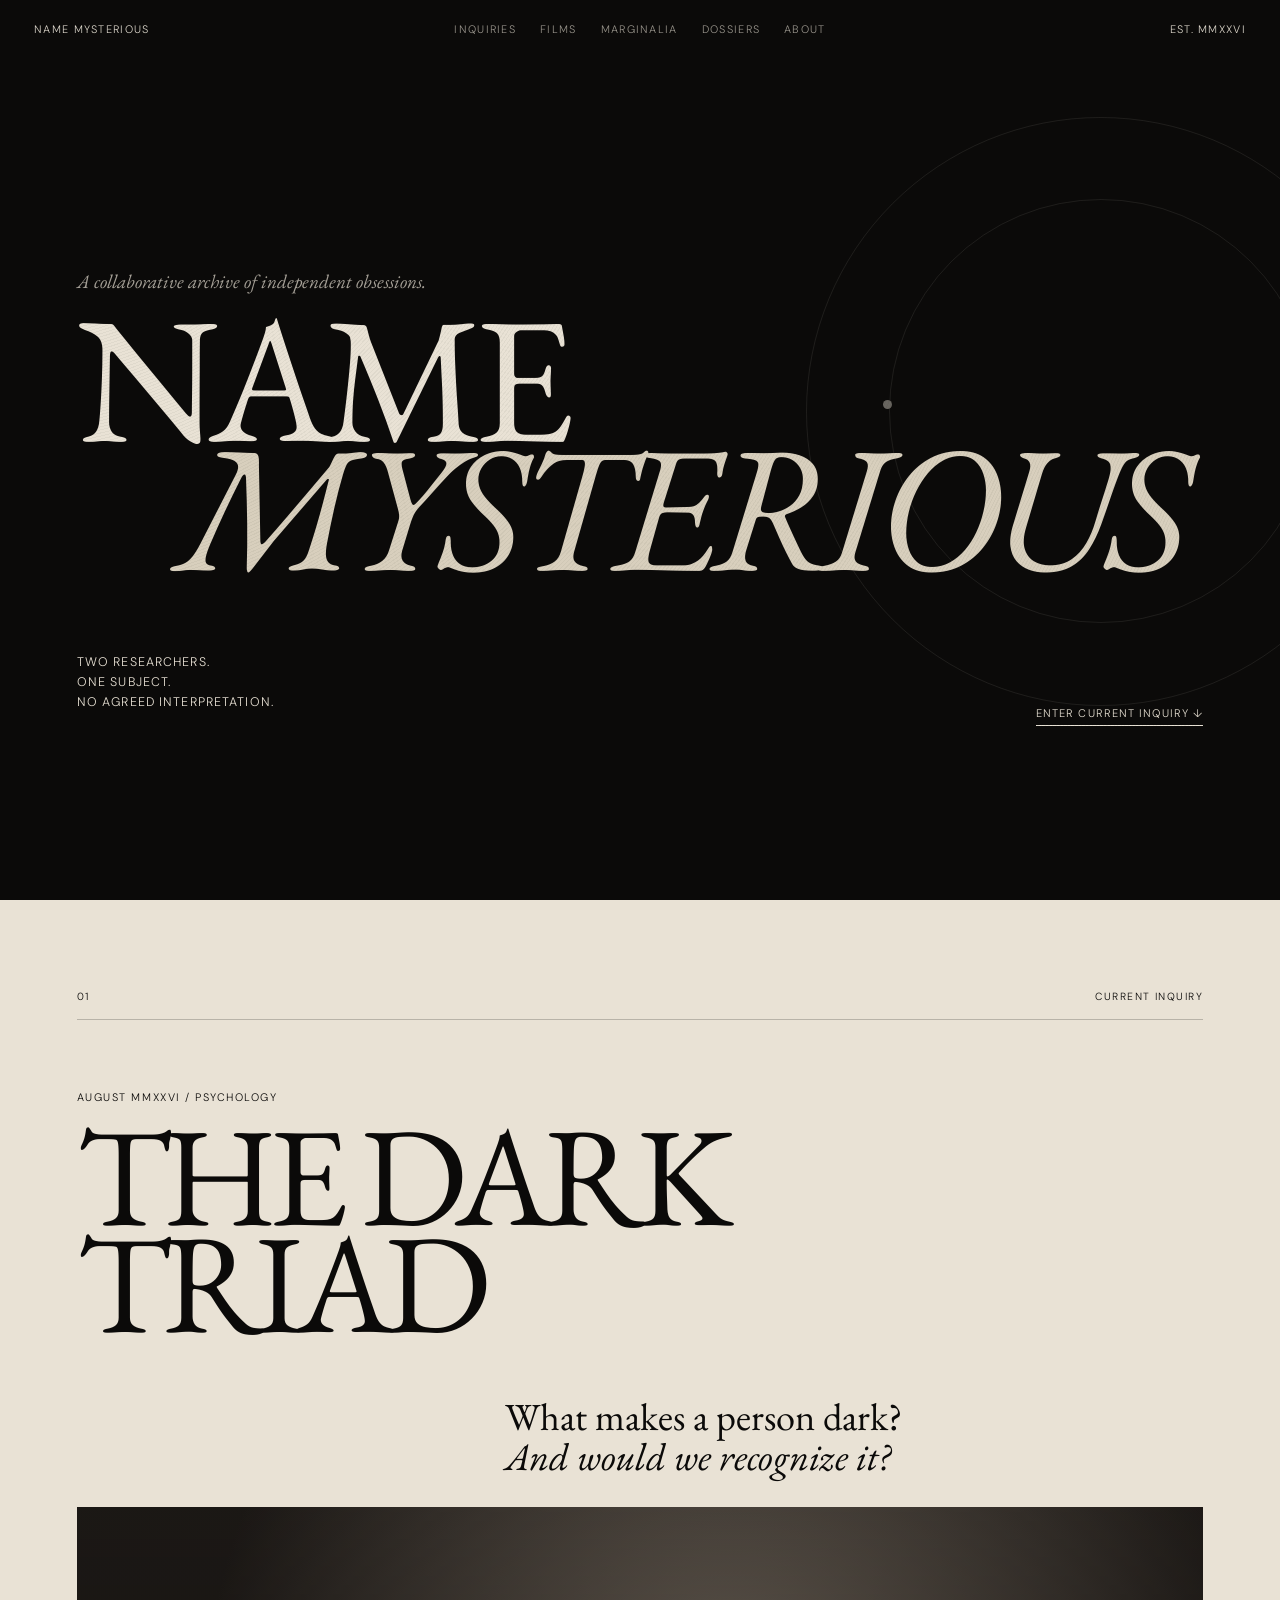
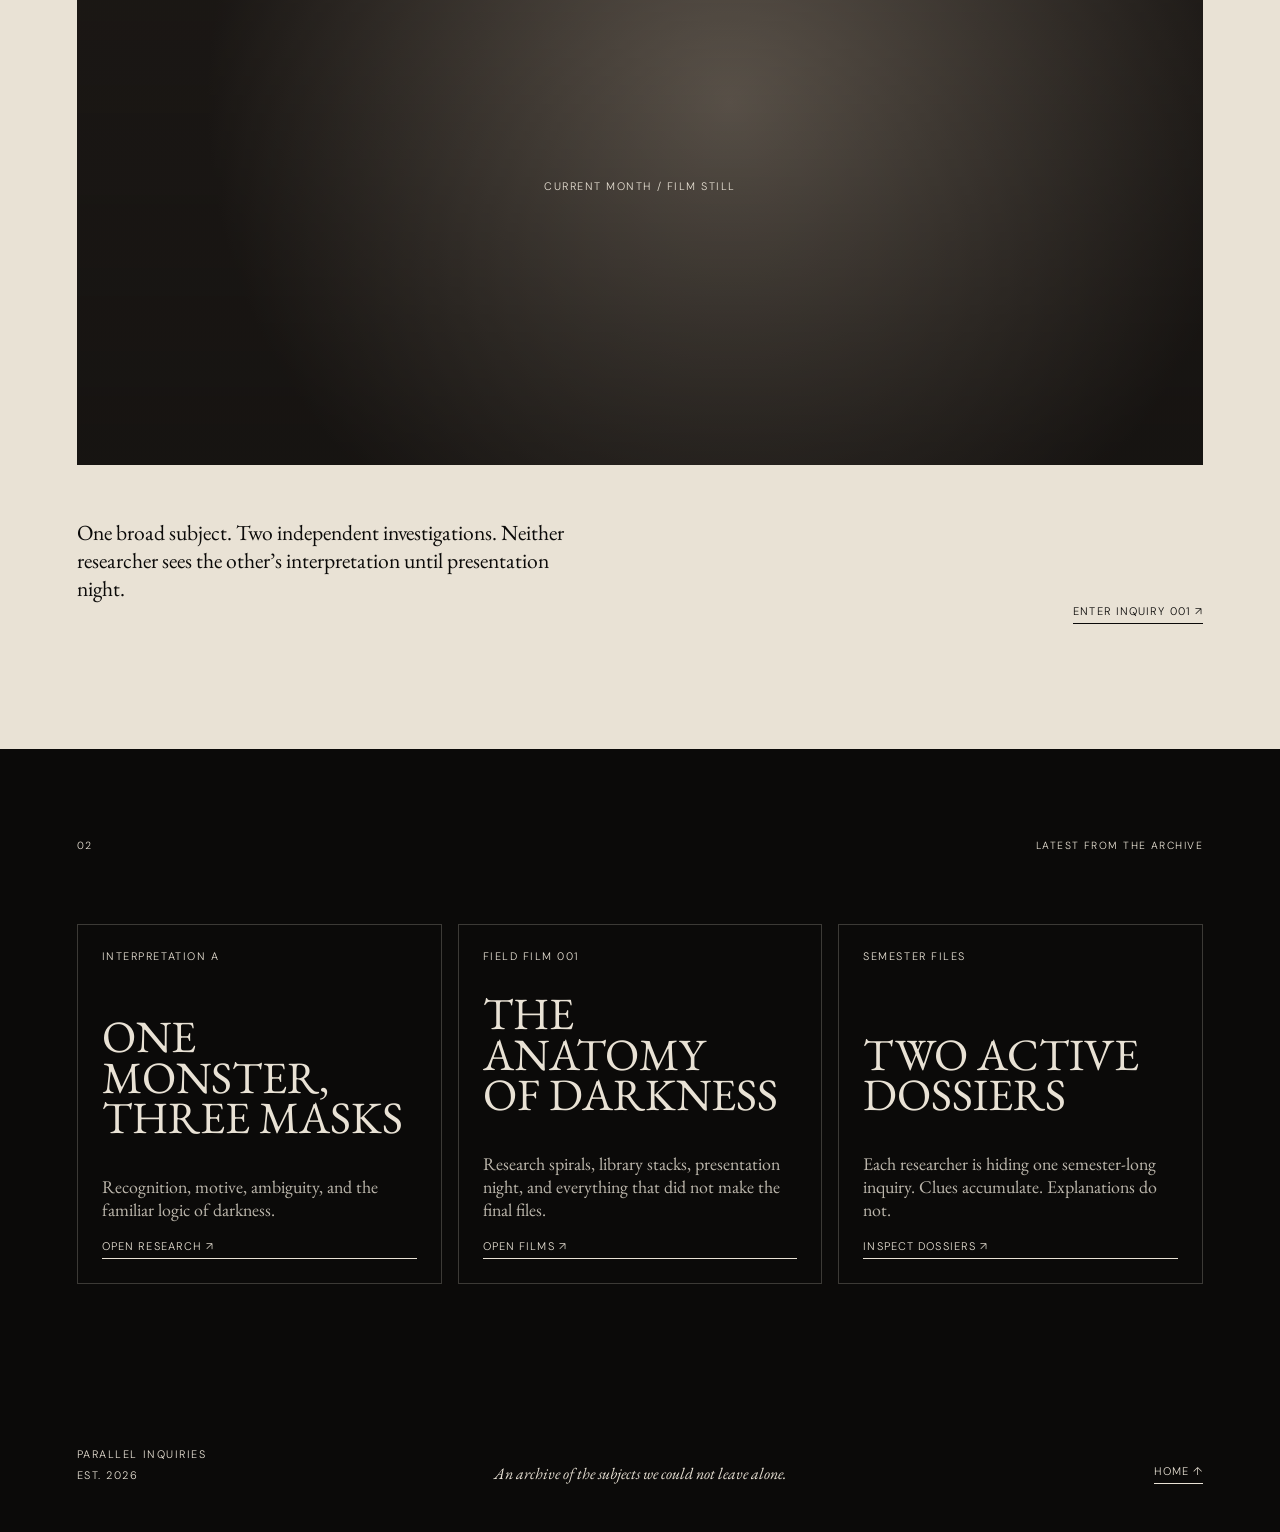
==== index.html @ d5b0621e "Initial Parallel Inquiries website" ====
<!DOCTYPE html>
<html lang="en">
<head>
<meta charset="UTF-8">
<meta name="viewport" content="width=device-width,initial-scale=1.0">
<meta name="description" content="Parallel Inquiries — a collaborative archive of independent research.">
<title>Parallel Inquiries</title>

<link rel="preconnect" href="https://fonts.googleapis.com">
<link rel="preconnect" href="https://fonts.gstatic.com" crossorigin>
<link href="https://fonts.googleapis.com/css2?family=DM+Sans:wght@300;400;500&family=EB+Garamond:ital,wght@0,400;0,500;1,400&display=swap" rel="stylesheet">

<link rel="stylesheet" href="style.css">
</head>
<body>
<div class="grain" aria-hidden="true"></div>

<header class="site-header">
  <a class="wordmark" href="index.html">NAME MYSTERIOUS</a>
  <nav class="nav"><a class="" href="inquiries/index.html">Inquiries</a><a class="" href="films/index.html">Films</a><a class="" href="marginalia/index.html">Marginalia</a><a class="" href="dossiers/index.html">Dossiers</a><a class="" href="about.html">About</a></nav>
  <span class="menu-note">EST. MMXXVI</span>
</header>

<main>
<section class="hero">
  <div class="hero-copy">
    <p class="hero-intro">A collaborative archive of independent obsessions.</p>
    <h1>NAME<em>MYSTERIOUS</em></h1>
    <div class="hero-bottom">
      <p>Two researchers.<br>One subject.<br>No agreed interpretation.</p>
      <a class="linkline" href="inquiries/august-2026.html">Enter current inquiry ↓</a>
    </div>
  </div>
  <div class="orbit-wrap" aria-hidden="true">
    <div class="orbit"></div><div class="orbit inner"></div><div class="orbit-dot"></div>
  </div>
</section>

<section class="current">
  <div class="section-rule"><span>01</span><span>Current Inquiry</span></div>
  <p class="eyebrow" style="margin-top:70px">AUGUST MMXXVI / PSYCHOLOGY</p>
  <h2>THE DARK<br>TRIAD</h2>
  <div class="current-question">
    <div>What makes a person dark?</div>
    <div><em>And would we recognize it?</em></div>
  </div>
  <div class="media-placeholder">CURRENT MONTH / FILM STILL</div>
  <div class="current-meta">
    <p>One broad subject. Two independent investigations. Neither researcher sees the other’s interpretation until presentation night.</p>
    <a class="linkline" href="inquiries/august-2026.html">Enter Inquiry 001 ↗</a>
  </div>
</section>

<section class="home-strip">
  <div class="section-rule"><span>02</span><span>Latest from the archive</span></div>
  <div class="card-grid">
    <a class="editorial-card" href="inquiries/august-2026.html">
      <span class="meta">INTERPRETATION A</span>
      <h3>ONE MONSTER,<br>THREE MASKS</h3>
      <p>Recognition, motive, ambiguity, and the familiar logic of darkness.</p>
      <span class="linkline">Open research ↗</span>
    </a>

    <a class="editorial-card" href="films/index.html">
      <span class="meta">FIELD FILM 001</span>
      <h3>THE ANATOMY<br>OF DARKNESS</h3>
      <p>Research spirals, library stacks, presentation night, and everything that did not make the final files.</p>
      <span class="linkline">Open films ↗</span>
    </a>

    <a class="editorial-card" href="dossiers/index.html">
      <span class="meta">SEMESTER FILES</span>
      <h3>TWO ACTIVE<br>DOSSIERS</h3>
      <p>Each researcher is hiding one semester-long inquiry. Clues accumulate. Explanations do not.</p>
      <span class="linkline">Inspect dossiers ↗</span>
    </a>
  </div>
</section>
</main>

<footer class="footer">
  <div><span class="meta">PARALLEL INQUIRIES</span><br><span class="meta">EST. 2026</span></div>
  <p>An archive of the subjects we could not leave alone.</p>
  <a class="linkline" href="index.html">Home ↑</a>
</footer>
<script src="script.js"></script>
</body></html>
---- style.css ----
:root{
  --ink:#0b0a09;
  --bone:#e9e2d5;
  --paper:#d8cfbd;
  --oxblood:#55272c;
  --brass:#8d7a58;
  --muted:#8d8579;
  --line-dark:rgba(11,10,9,.22);
  --line-light:rgba(233,226,213,.22);
}
*{box-sizing:border-box}
html{scroll-behavior:smooth}
body{
  margin:0;background:var(--bone);color:var(--ink);
  font-family:"DM Sans",system-ui,sans-serif;font-weight:300;overflow-x:hidden
}
a{color:inherit;text-decoration:none}
button{font:inherit}
img,video{max-width:100%;display:block}
::selection{background:var(--oxblood);color:var(--bone)}
.grain{
  position:fixed;inset:0;z-index:999;pointer-events:none;opacity:.045;
  background-image:repeating-radial-gradient(circle at 0 0,rgba(0,0,0,.85) 0,rgba(0,0,0,.85) 1px,transparent 1px,transparent 3px);
  mix-blend-mode:multiply
}
.site-header{
  position:fixed;z-index:50;top:0;left:0;right:0;
  display:grid;grid-template-columns:1fr auto 1fr;align-items:center;
  padding:22px 34px;color:var(--bone);mix-blend-mode:difference;
  text-transform:uppercase;font-size:.68rem;letter-spacing:.12em
}
.wordmark{justify-self:start}
.nav{display:flex;gap:24px}
.nav a{opacity:.68;transition:opacity .2s ease}
.nav a:hover,.nav a.active{opacity:1}
.menu-note{justify-self:end}
.page{
  min-height:100vh;padding:125px 6vw 90px
}
.page.dark{background:var(--ink);color:var(--bone)}
.page.oxblood{background:var(--oxblood);color:var(--bone)}
.eyebrow,.meta{
  text-transform:uppercase;letter-spacing:.14em;font-size:.68rem
}
.serif{font-family:"EB Garamond",Georgia,serif}
.section-rule{
  display:flex;justify-content:space-between;border-bottom:1px solid var(--line-dark);
  padding-bottom:16px;text-transform:uppercase;letter-spacing:.14em;font-size:.65rem
}
.dark .section-rule,.oxblood .section-rule{border-color:var(--line-light)}
.hero{
  min-height:100vh;background:var(--ink);color:var(--bone);
  padding:120px 6vw 45px;position:relative;display:flex;align-items:center;overflow:hidden
}
.hero h1{
  margin:0;font-family:"EB Garamond",Georgia,serif;font-size:clamp(5rem,14vw,13rem);
  line-height:.72;font-weight:400;letter-spacing:-.055em
}
.hero h1 em{display:block;margin-left:8vw;color:var(--paper);font-weight:400}
.hero-copy{z-index:2;width:100%}
.hero-intro{font-family:"EB Garamond",Georgia,serif;font-style:italic;font-size:clamp(1rem,1.5vw,1.35rem);opacity:.7}
.hero-bottom{display:flex;justify-content:space-between;align-items:end;margin-top:70px;gap:30px}
.hero-bottom p{font-size:.78rem;text-transform:uppercase;letter-spacing:.09em;line-height:1.6}
.linkline{
  display:inline-block;border-bottom:1px solid currentColor;padding-bottom:5px;
  text-transform:uppercase;letter-spacing:.1em;font-size:.69rem
}
.orbit-wrap{position:absolute;right:-9vw;top:13vh;width:46vw;aspect-ratio:1;opacity:.42}
.orbit{position:absolute;inset:0;border:1px solid rgba(233,226,213,.22);border-radius:50%}
.orbit.inner{inset:14%}
.orbit-dot{position:absolute;width:9px;height:9px;border-radius:50%;background:var(--bone);left:13%;top:48%}
.current{
  padding:90px 6vw 125px;background:var(--bone)
}
.current h2,.display-title{
  font-family:"EB Garamond",Georgia,serif;font-size:clamp(5rem,11vw,10rem);
  line-height:.76;font-weight:400;letter-spacing:-.055em;margin:18px 0 0
}
.current-question{
  margin:60px 0 30px 38%;font-family:"EB Garamond",Georgia,serif;
  font-size:clamp(1.8rem,3vw,3.4rem);line-height:1.05
}
.media-placeholder{
  position:relative;min-height:62vh;background:
  linear-gradient(rgba(11,10,9,.16),rgba(11,10,9,.4)),
  radial-gradient(circle at 58% 35%,#70665b,#1e1a17 70%);
  color:var(--bone);display:flex;align-items:center;justify-content:center;
  text-transform:uppercase;letter-spacing:.14em;font-size:.68rem
}
.current-meta,.two-col{
  display:grid;grid-template-columns:1fr 1fr;gap:8vw;margin-top:32px
}
.current-meta p,.lead{
  font-family:"EB Garamond",Georgia,serif;font-size:1.35rem;line-height:1.3
}
.current-meta .linkline{justify-self:end;align-self:end}
.home-strip{
  padding:90px 6vw 110px;background:var(--ink);color:var(--bone)
}
.card-grid{display:grid;grid-template-columns:repeat(3,1fr);gap:16px;margin-top:55px}
.editorial-card{
  min-height:360px;border:1px solid var(--line-light);padding:24px;
  display:flex;flex-direction:column;transition:transform .25s ease,background .25s ease
}
.editorial-card:hover{transform:translateY(-6px);background:#161310}
.editorial-card h3{
  margin:auto 0 20px;font-family:"EB Garamond",Georgia,serif;font-weight:400;
  font-size:2.8rem;line-height:.9
}
.editorial-card p{font-family:"EB Garamond",Georgia,serif;font-size:1.12rem;opacity:.8}
.big-heading{
  font-family:"EB Garamond",Georgia,serif;font-size:clamp(4rem,8vw,8rem);
  line-height:.8;font-weight:400;letter-spacing:-.04em;margin:55px 0
}
.archive-list{margin-top:55px;border-top:1px solid var(--line-dark)}
.dark .archive-list{border-color:var(--line-light)}
.archive-row{
  display:grid;grid-template-columns:120px 1fr 180px;gap:20px;
  align-items:center;padding:24px 0;border-bottom:1px solid var(--line-dark)
}
.dark .archive-row{border-color:var(--line-light)}
.archive-row h3{margin:0;font-family:"EB Garamond",Georgia,serif;font-size:2.5rem;font-weight:400}
.archive-row span{font-size:.67rem;letter-spacing:.12em;text-transform:uppercase}
.split{
  display:grid;grid-template-columns:1fr 1fr;border-top:1px solid var(--line-light);margin-top:55px
}
.researcher{
  padding:28px 3vw 20px 0
}
.researcher + .researcher{padding:28px 0 20px 3vw;border-left:1px solid var(--line-light)}
.portrait{
  min-height:440px;background:
  linear-gradient(rgba(11,10,9,.08),rgba(11,10,9,.35)),
  radial-gradient(circle at 45% 30%,#72685d,#26221e 68%);
  display:flex;align-items:center;justify-content:center;text-transform:uppercase;letter-spacing:.13em;font-size:.65rem
}
.portrait.alt{background:
  linear-gradient(rgba(11,10,9,.08),rgba(11,10,9,.35)),
  radial-gradient(circle at 70% 25%,#5a3a3e,#171313 68%)
}
.researcher h3{
  font-family:"EB Garamond",Georgia,serif;font-size:clamp(3rem,5vw,5rem);line-height:.85;
  font-weight:400;margin:24px 0 16px
}
.researcher p{font-family:"EB Garamond",Georgia,serif;font-size:1.2rem;max-width:520px}
.embed-shell{
  margin-top:40px;background:#161310;color:var(--bone);padding:18px;border:1px solid #29231f
}
.embed-shell iframe{width:100%;height:720px;border:0;background:#26201d}
.embed-fallback{
  min-height:420px;display:flex;flex-direction:column;align-items:center;justify-content:center;
  text-align:center;border:1px dashed rgba(233,226,213,.3);padding:30px
}
.note-grid{display:grid;grid-template-columns:repeat(2,1fr);gap:18px;margin-top:45px}
.note-card{border-top:1px solid var(--line-dark);padding:18px 0}
.note-card h3{font-family:"EB Garamond",Georgia,serif;font-size:2rem;font-weight:400;margin:6px 0}
.film-grid{display:grid;grid-template-columns:repeat(2,1fr);gap:22px;margin-top:50px}
.film-card .still{
  min-height:420px;background:
  linear-gradient(rgba(20,5,8,.12),rgba(20,5,8,.44)),
  radial-gradient(circle at center,#8f766b,#291419 70%);
  position:relative
}
.film-card h3{font-family:"EB Garamond",Georgia,serif;font-size:3rem;line-height:.88;font-weight:400;margin:18px 0 8px}
.dossier-grid{display:grid;grid-template-columns:1fr 1fr;gap:18px;margin-top:55px}
.dossier-card{
  min-height:380px;background:var(--ink);color:var(--bone);padding:26px;
  display:flex;flex-direction:column;transition:transform .25s ease
}
.dossier-card:hover{transform:translateY(-6px)}
.dossier-card .name{font-family:"EB Garamond",Georgia,serif;font-size:3rem;margin-top:70px}
.redacted{color:var(--paper);letter-spacing:.06em}
.dossier-card .bottom{margin-top:auto;font-size:.65rem;letter-spacing:.12em;text-transform:uppercase;opacity:.7}
.clue-list{margin-top:45px;border-top:1px solid var(--line-dark)}
.clue{
  display:grid;grid-template-columns:110px 1fr;gap:30px;padding:28px 0;border-bottom:1px solid var(--line-dark)
}
.clue blockquote{
  margin:0;font-family:"EB Garamond",Georgia,serif;font-size:2rem;font-style:italic
}
.manifesto{
  max-width:900px;margin:60px auto;font-family:"EB Garamond",Georgia,serif;
  font-size:clamp(1.9rem,3.2vw,3.4rem);line-height:1.05
}
.rules{margin-top:70px;border-top:1px solid var(--line-dark)}
.rule{
  display:grid;grid-template-columns:100px 1fr;gap:30px;padding:25px 0;border-bottom:1px solid var(--line-dark)
}
.rule h3{margin:0;font-family:"EB Garamond",Georgia,serif;font-size:2rem;font-weight:400}
.footer{
  padding:48px 6vw;background:var(--ink);color:var(--bone);
  display:grid;grid-template-columns:1fr 1fr 1fr;align-items:end;gap:20px
}
.footer p{margin:0;text-align:center;font-family:"EB Garamond",Georgia,serif;font-style:italic}
.footer a{justify-self:end}
.reveal{opacity:0;transform:translateY(24px);transition:opacity .75s ease,transform .75s ease}
.reveal.visible{opacity:1;transform:none}
@media(max-width:900px){
  .site-header{grid-template-columns:1fr auto;padding:20px}
  .nav{display:none}.menu-note{display:block}
  .hero,.page,.current,.home-strip{padding-left:24px;padding-right:24px}
  .hero h1 em{margin-left:0}
  .orbit-wrap{width:70vw;right:-30vw}
  .hero-bottom,.current-meta,.two-col,.card-grid,.note-grid,.film-grid,.dossier-grid{grid-template-columns:1fr;display:grid}
  .current-question{margin-left:0}
  .current-meta .linkline{justify-self:start}
  .archive-row{grid-template-columns:80px 1fr}
  .archive-row .right{display:none}
  .split{grid-template-columns:1fr}
  .researcher,.researcher + .researcher{padding:25px 0;border-left:0;border-bottom:1px solid var(--line-light)}
  .footer{grid-template-columns:1fr;gap:20px}.footer p{text-align:left}.footer a{justify-self:start}
  .clue{grid-template-columns:1fr}
}
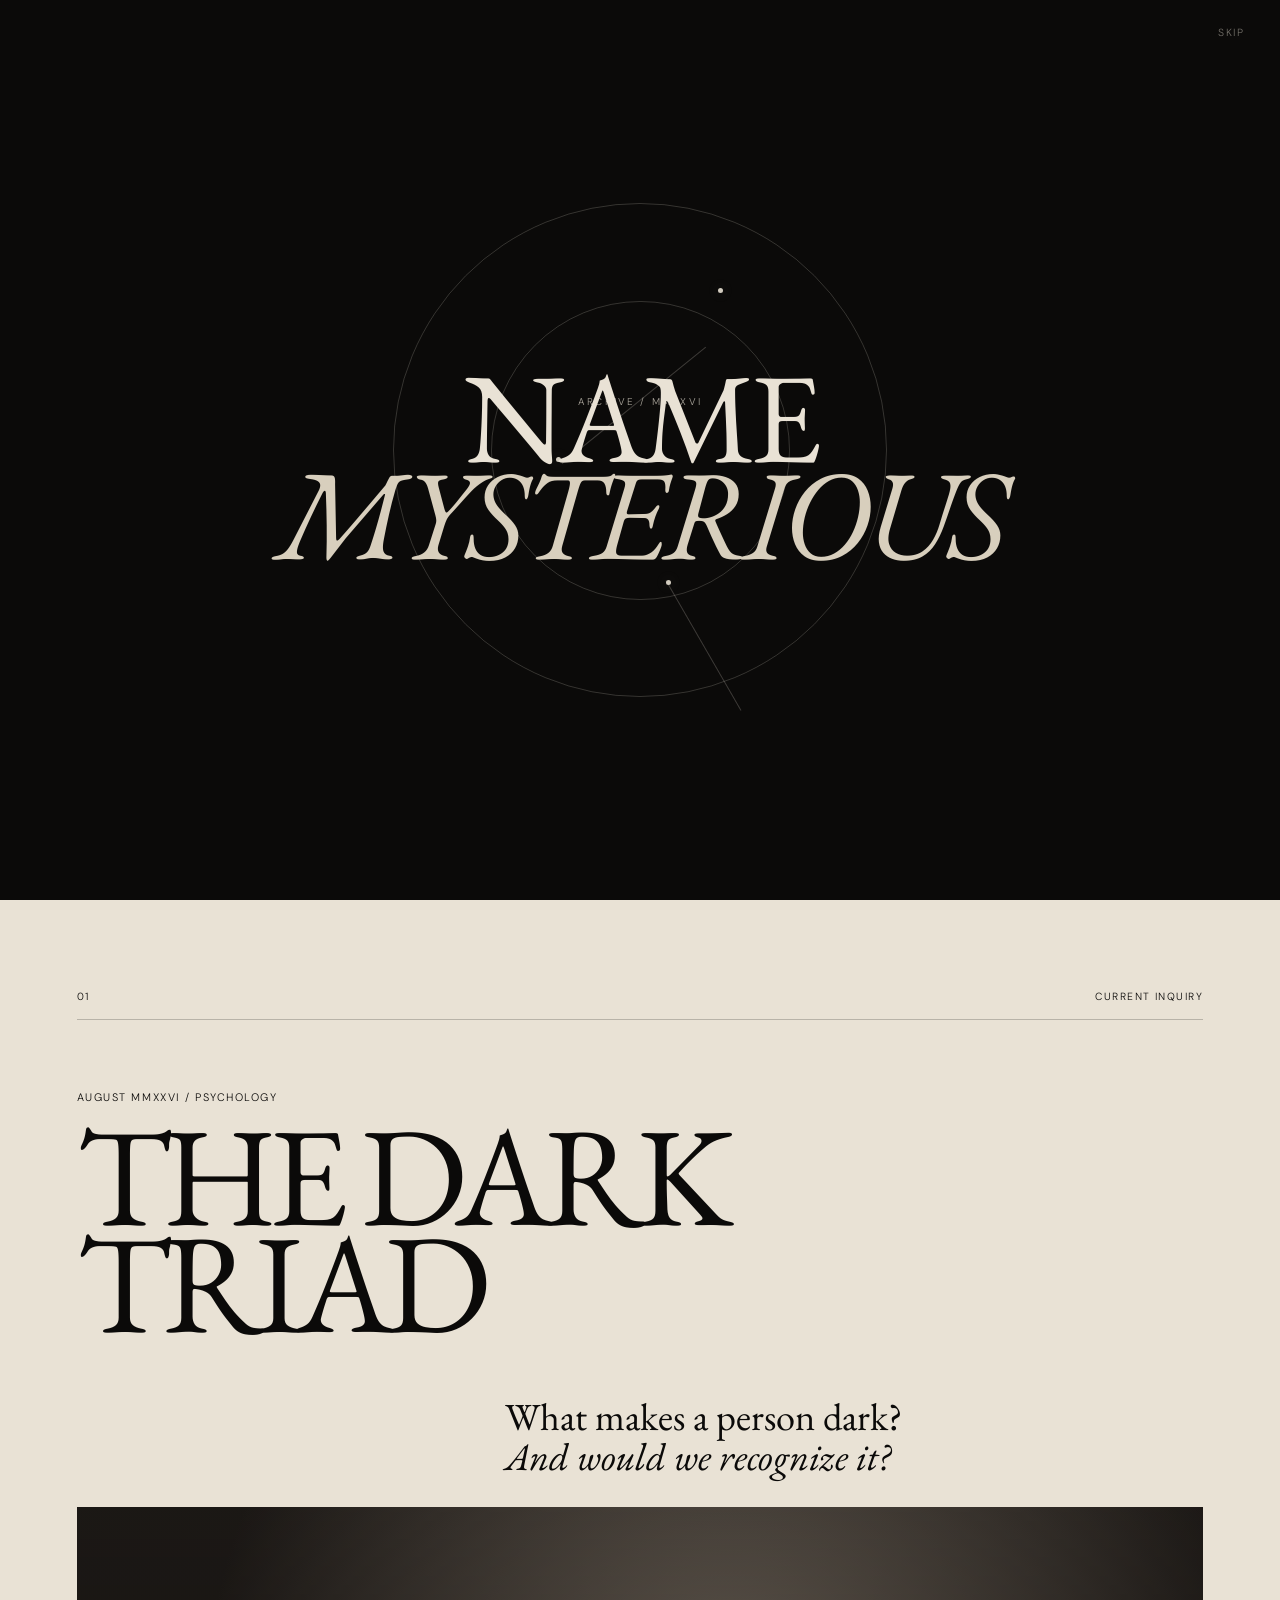
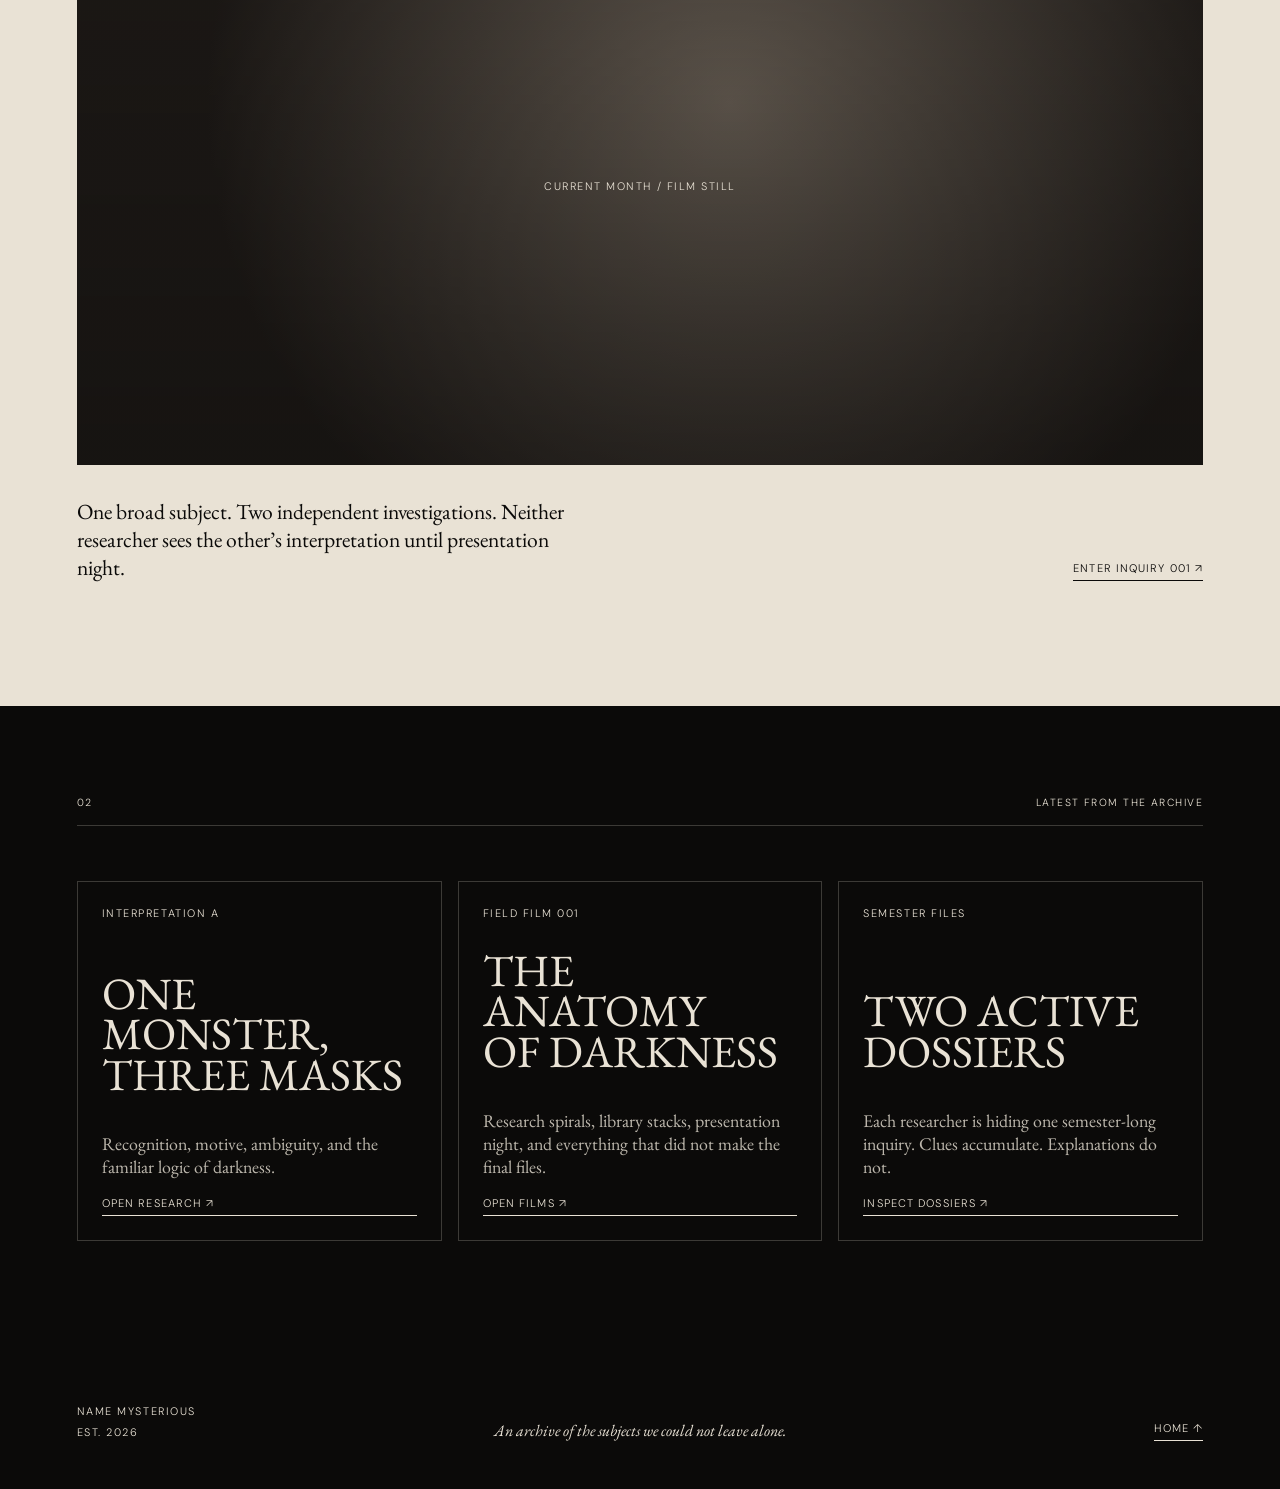
==== commit 16e31c9a: "Add interactive inquiry constellation" ====
--- a/index.html
+++ b/index.html
@@ -12,76 +12,373 @@
 
 <link rel="stylesheet" href="style.css">
 </head>
-<body>
+
+<body class="intro-active">
+
 <div class="grain" aria-hidden="true"></div>
 
+<!-- =========================================================
+     OPENING SEQUENCE
+     This appears first, then dissolves into the homepage.
+========================================================= -->
+<div class="intro-sequence" id="introSequence" aria-label="Opening animation">
+
+  <button class="skip-intro" id="skipIntro" type="button">
+    Skip
+  </button>
+
+  <div class="intro-sky" aria-hidden="true">
+    <span class="intro-star intro-star-1"></span>
+    <span class="intro-star intro-star-2"></span>
+    <span class="intro-star intro-star-3"></span>
+
+    <span class="intro-ring intro-ring-1"></span>
+    <span class="intro-ring intro-ring-2"></span>
+
+    <span class="intro-line intro-line-1"></span>
+    <span class="intro-line intro-line-2"></span>
+  </div>
+
+  <div class="intro-copy">
+    <p class="intro-code">ARCHIVE / MMXXVI</p>
+
+    <p class="intro-sentence">
+      Every inquiry begins somewhere.
+    </p>
+
+    <div class="intro-title">
+      <span>NAME</span>
+      <em>MYSTERIOUS</em>
+    </div>
+  </div>
+
+</div>
+
+
+<!-- =========================================================
+     FIXED NAV
+========================================================= -->
 <header class="site-header">
   <a class="wordmark" href="index.html">NAME MYSTERIOUS</a>
-  <nav class="nav"><a class="" href="inquiries/index.html">Inquiries</a><a class="" href="films/index.html">Films</a><a class="" href="marginalia/index.html">Marginalia</a><a class="" href="dossiers/index.html">Dossiers</a><a class="" href="about.html">About</a></nav>
+
+  <nav class="nav">
+    <a href="inquiries/index.html">Inquiries</a>
+    <a href="films/index.html">Films</a>
+    <a href="marginalia/index.html">Marginalia</a>
+    <a href="dossiers/index.html">Dossiers</a>
+    <a href="about.html">About</a>
+  </nav>
+
   <span class="menu-note">EST. MMXXVI</span>
 </header>
 
+
 <main>
+
+<!-- =========================================================
+     HERO + INTERACTIVE CONSTELLATION
+========================================================= -->
 <section class="hero">
+
   <div class="hero-copy">
-    <p class="hero-intro">A collaborative archive of independent obsessions.</p>
-    <h1>NAME<em>MYSTERIOUS</em></h1>
+    <p class="hero-intro">
+      A collaborative archive of independent obsessions.
+    </p>
+
+    <h1>
+      NAME
+      <em>MYSTERIOUS</em>
+    </h1>
+
     <div class="hero-bottom">
-      <p>Two researchers.<br>One subject.<br>No agreed interpretation.</p>
-      <a class="linkline" href="inquiries/august-2026.html">Enter current inquiry ↓</a>
-    </div>
-  </div>
-  <div class="orbit-wrap" aria-hidden="true">
-    <div class="orbit"></div><div class="orbit inner"></div><div class="orbit-dot"></div>
-  </div>
+      <p>
+        Two researchers.<br>
+        One subject.<br>
+        No agreed interpretation.
+      </p>
+
+      <a class="linkline" href="inquiries/august-2026.html">
+        Enter current inquiry ↓
+      </a>
+    </div>
+  </div>
+
+
+  <!-- THE CONSTELLATION -->
+  <div class="constellation" id="constellation" aria-label="Semester inquiry constellation">
+
+    <div class="constellation-orbit orbit-a" aria-hidden="true"></div>
+    <div class="constellation-orbit orbit-b" aria-hidden="true"></div>
+    <div class="constellation-orbit orbit-c" aria-hidden="true"></div>
+
+    <svg class="constellation-lines" viewBox="0 0 600 600" aria-hidden="true">
+      <!--
+        As new months become active, JavaScript will reveal the
+        appropriate connecting paths.
+      -->
+      <path class="month-path path-aug-sep"
+            d="M 410 175 Q 335 235 278 300" />
+
+      <path class="month-path path-sep-oct"
+            d="M 278 300 Q 225 375 190 430" />
+
+      <path class="month-path path-oct-nov"
+            d="M 190 430 Q 310 470 420 405" />
+    </svg>
+
+
+    <!-- AUGUST: ACTIVE -->
+    <a
+      class="archive-star completed star-aug"
+      href="inquiries/august-2026.html"
+      data-month="AUGUST"
+      data-number="001"
+      data-title="THE DARK TRIAD"
+      aria-label="August 2026 — The Dark Triad">
+
+      <span class="star-core"></span>
+      <span class="star-label">AUG</span>
+    </a>
+
+
+    <!-- SEPTEMBER: locked for now -->
+    <button
+      class="archive-star future star-sep"
+      type="button"
+      data-month="SEPTEMBER"
+      data-number="002"
+      data-title="NOT YET OPENED"
+      aria-label="September inquiry not yet opened">
+
+      <span class="star-core"></span>
+      <span class="star-label">SEP</span>
+    </button>
+
+
+    <!-- OCTOBER -->
+    <button
+      class="archive-star future star-oct"
+      type="button"
+      data-month="OCTOBER"
+      data-number="003"
+      data-title="NOT YET OPENED"
+      aria-label="October inquiry not yet opened">
+
+      <span class="star-core"></span>
+      <span class="star-label">OCT</span>
+    </button>
+
+
+    <!-- NOVEMBER -->
+    <button
+      class="archive-star future star-nov"
+      type="button"
+      data-month="NOVEMBER"
+      data-number="004"
+      data-title="NOT YET OPENED"
+      aria-label="November inquiry not yet opened">
+
+      <span class="star-core"></span>
+      <span class="star-label">NOV</span>
+    </button>
+
+
+    <!-- SECRET DOSSIERS -->
+    <a
+      class="dossier-body dossier-a"
+      href="dossiers/valeria.html"
+      data-month="DOSSIER A"
+      data-number="CLASSIFIED"
+      data-title="SEMESTER FILE"
+      aria-label="Open Dossier A">
+
+      <span>α</span>
+    </a>
+
+    <a
+      class="dossier-body dossier-b"
+      href="dossiers/researcher-two.html"
+      data-month="DOSSIER B"
+      data-number="CLASSIFIED"
+      data-title="SEMESTER FILE"
+      aria-label="Open Dossier B">
+
+      <span>β</span>
+    </a>
+
+
+    <!-- hover information -->
+    <div class="constellation-info" id="constellationInfo">
+      <span class="constellation-index">001 / AUGUST MMXXVI</span>
+      <strong>THE DARK TRIAD</strong>
+      <small>Click to enter inquiry</small>
+    </div>
+
+
+    <div class="chart-label chart-label-top">
+      VOLUME I / FALL MMXXVI
+    </div>
+
+    <div class="chart-label chart-label-bottom">
+      CELESTIAL INDEX OF INQUIRY
+    </div>
+
+  </div>
+
 </section>
 
+
+<!-- =========================================================
+     CURRENT MONTH
+========================================================= -->
 <section class="current">
-  <div class="section-rule"><span>01</span><span>Current Inquiry</span></div>
-  <p class="eyebrow" style="margin-top:70px">AUGUST MMXXVI / PSYCHOLOGY</p>
-  <h2>THE DARK<br>TRIAD</h2>
+
+  <div class="section-rule">
+    <span>01</span>
+    <span>Current Inquiry</span>
+  </div>
+
+  <p class="eyebrow" style="margin-top:70px">
+    AUGUST MMXXVI / PSYCHOLOGY
+  </p>
+
+  <h2>
+    THE DARK<br>
+    TRIAD
+  </h2>
+
   <div class="current-question">
     <div>What makes a person dark?</div>
     <div><em>And would we recognize it?</em></div>
   </div>
-  <div class="media-placeholder">CURRENT MONTH / FILM STILL</div>
+
+  <div class="media-placeholder">
+    CURRENT MONTH / FILM STILL
+  </div>
+
   <div class="current-meta">
-    <p>One broad subject. Two independent investigations. Neither researcher sees the other’s interpretation until presentation night.</p>
-    <a class="linkline" href="inquiries/august-2026.html">Enter Inquiry 001 ↗</a>
-  </div>
+
+    <p>
+      One broad subject. Two independent investigations.
+      Neither researcher sees the other’s interpretation
+      until presentation night.
+    </p>
+
+    <a class="linkline" href="inquiries/august-2026.html">
+      Enter Inquiry 001 ↗
+    </a>
+
+  </div>
+
 </section>
 
+
+<!-- =========================================================
+     LATEST FROM ARCHIVE
+========================================================= -->
 <section class="home-strip">
-  <div class="section-rule"><span>02</span><span>Latest from the archive</span></div>
+
+  <div class="section-rule">
+    <span>02</span>
+    <span>Latest from the archive</span>
+  </div>
+
   <div class="card-grid">
+
     <a class="editorial-card" href="inquiries/august-2026.html">
-      <span class="meta">INTERPRETATION A</span>
-      <h3>ONE MONSTER,<br>THREE MASKS</h3>
-      <p>Recognition, motive, ambiguity, and the familiar logic of darkness.</p>
-      <span class="linkline">Open research ↗</span>
-    </a>
+
+      <span class="meta">
+        INTERPRETATION A
+      </span>
+
+      <h3>
+        ONE MONSTER,<br>
+        THREE MASKS
+      </h3>
+
+      <p>
+        Recognition, motive, ambiguity, and the familiar
+        logic of darkness.
+      </p>
+
+      <span class="linkline">
+        Open research ↗
+      </span>
+
+    </a>
+
 
     <a class="editorial-card" href="films/index.html">
-      <span class="meta">FIELD FILM 001</span>
-      <h3>THE ANATOMY<br>OF DARKNESS</h3>
-      <p>Research spirals, library stacks, presentation night, and everything that did not make the final files.</p>
-      <span class="linkline">Open films ↗</span>
-    </a>
+
+      <span class="meta">
+        FIELD FILM 001
+      </span>
+
+      <h3>
+        THE ANATOMY<br>
+        OF DARKNESS
+      </h3>
+
+      <p>
+        Research spirals, library stacks, presentation night,
+        and everything that did not make the final files.
+      </p>
+
+      <span class="linkline">
+        Open films ↗
+      </span>
+
+    </a>
+
 
     <a class="editorial-card" href="dossiers/index.html">
-      <span class="meta">SEMESTER FILES</span>
-      <h3>TWO ACTIVE<br>DOSSIERS</h3>
-      <p>Each researcher is hiding one semester-long inquiry. Clues accumulate. Explanations do not.</p>
-      <span class="linkline">Inspect dossiers ↗</span>
-    </a>
-  </div>
+
+      <span class="meta">
+        SEMESTER FILES
+      </span>
+
+      <h3>
+        TWO ACTIVE<br>
+        DOSSIERS
+      </h3>
+
+      <p>
+        Each researcher is hiding one semester-long inquiry.
+        Clues accumulate. Explanations do not.
+      </p>
+
+      <span class="linkline">
+        Inspect dossiers ↗
+      </span>
+
+    </a>
+
+  </div>
+
 </section>
+
 </main>
 
+
 <footer class="footer">
-  <div><span class="meta">PARALLEL INQUIRIES</span><br><span class="meta">EST. 2026</span></div>
-  <p>An archive of the subjects we could not leave alone.</p>
-  <a class="linkline" href="index.html">Home ↑</a>
+
+  <div>
+    <span class="meta">NAME MYSTERIOUS</span><br>
+    <span class="meta">EST. 2026</span>
+  </div>
+
+  <p>
+    An archive of the subjects we could not leave alone.
+  </p>
+
+  <a class="linkline" href="index.html">
+    Home ↑
+  </a>
+
 </footer>
+
+
 <script src="script.js"></script>
-</body></html>
+
+</body>
+</html>
--- a/style.css
+++ b/style.css
@@ -1,214 +1,1628 @@
-
-:root{
-  --ink:#0b0a09;
-  --bone:#e9e2d5;
-  --paper:#d8cfbd;
-  --oxblood:#55272c;
-  --brass:#8d7a58;
-  --muted:#8d8579;
-  --line-dark:rgba(11,10,9,.22);
-  --line-light:rgba(233,226,213,.22);
-}
-*{box-sizing:border-box}
-html{scroll-behavior:smooth}
-body{
-  margin:0;background:var(--bone);color:var(--ink);
-  font-family:"DM Sans",system-ui,sans-serif;font-weight:300;overflow-x:hidden
-}
-a{color:inherit;text-decoration:none}
-button{font:inherit}
-img,video{max-width:100%;display:block}
-::selection{background:var(--oxblood);color:var(--bone)}
-.grain{
-  position:fixed;inset:0;z-index:999;pointer-events:none;opacity:.045;
-  background-image:repeating-radial-gradient(circle at 0 0,rgba(0,0,0,.85) 0,rgba(0,0,0,.85) 1px,transparent 1px,transparent 3px);
-  mix-blend-mode:multiply
-}
-.site-header{
-  position:fixed;z-index:50;top:0;left:0;right:0;
-  display:grid;grid-template-columns:1fr auto 1fr;align-items:center;
-  padding:22px 34px;color:var(--bone);mix-blend-mode:difference;
-  text-transform:uppercase;font-size:.68rem;letter-spacing:.12em
-}
-.wordmark{justify-self:start}
-.nav{display:flex;gap:24px}
-.nav a{opacity:.68;transition:opacity .2s ease}
-.nav a:hover,.nav a.active{opacity:1}
-.menu-note{justify-self:end}
-.page{
-  min-height:100vh;padding:125px 6vw 90px
-}
-.page.dark{background:var(--ink);color:var(--bone)}
-.page.oxblood{background:var(--oxblood);color:var(--bone)}
-.eyebrow,.meta{
-  text-transform:uppercase;letter-spacing:.14em;font-size:.68rem
-}
-.serif{font-family:"EB Garamond",Georgia,serif}
-.section-rule{
-  display:flex;justify-content:space-between;border-bottom:1px solid var(--line-dark);
-  padding-bottom:16px;text-transform:uppercase;letter-spacing:.14em;font-size:.65rem
-}
-.dark .section-rule,.oxblood .section-rule{border-color:var(--line-light)}
-.hero{
-  min-height:100vh;background:var(--ink);color:var(--bone);
-  padding:120px 6vw 45px;position:relative;display:flex;align-items:center;overflow:hidden
-}
-.hero h1{
-  margin:0;font-family:"EB Garamond",Georgia,serif;font-size:clamp(5rem,14vw,13rem);
-  line-height:.72;font-weight:400;letter-spacing:-.055em
-}
-.hero h1 em{display:block;margin-left:8vw;color:var(--paper);font-weight:400}
-.hero-copy{z-index:2;width:100%}
-.hero-intro{font-family:"EB Garamond",Georgia,serif;font-style:italic;font-size:clamp(1rem,1.5vw,1.35rem);opacity:.7}
-.hero-bottom{display:flex;justify-content:space-between;align-items:end;margin-top:70px;gap:30px}
-.hero-bottom p{font-size:.78rem;text-transform:uppercase;letter-spacing:.09em;line-height:1.6}
-.linkline{
-  display:inline-block;border-bottom:1px solid currentColor;padding-bottom:5px;
-  text-transform:uppercase;letter-spacing:.1em;font-size:.69rem
-}
-.orbit-wrap{position:absolute;right:-9vw;top:13vh;width:46vw;aspect-ratio:1;opacity:.42}
-.orbit{position:absolute;inset:0;border:1px solid rgba(233,226,213,.22);border-radius:50%}
-.orbit.inner{inset:14%}
-.orbit-dot{position:absolute;width:9px;height:9px;border-radius:50%;background:var(--bone);left:13%;top:48%}
-.current{
-  padding:90px 6vw 125px;background:var(--bone)
-}
-.current h2,.display-title{
-  font-family:"EB Garamond",Georgia,serif;font-size:clamp(5rem,11vw,10rem);
-  line-height:.76;font-weight:400;letter-spacing:-.055em;margin:18px 0 0
-}
-.current-question{
-  margin:60px 0 30px 38%;font-family:"EB Garamond",Georgia,serif;
-  font-size:clamp(1.8rem,3vw,3.4rem);line-height:1.05
-}
-.media-placeholder{
-  position:relative;min-height:62vh;background:
-  linear-gradient(rgba(11,10,9,.16),rgba(11,10,9,.4)),
-  radial-gradient(circle at 58% 35%,#70665b,#1e1a17 70%);
-  color:var(--bone);display:flex;align-items:center;justify-content:center;
-  text-transform:uppercase;letter-spacing:.14em;font-size:.68rem
-}
-.current-meta,.two-col{
-  display:grid;grid-template-columns:1fr 1fr;gap:8vw;margin-top:32px
-}
-.current-meta p,.lead{
-  font-family:"EB Garamond",Georgia,serif;font-size:1.35rem;line-height:1.3
-}
-.current-meta .linkline{justify-self:end;align-self:end}
-.home-strip{
-  padding:90px 6vw 110px;background:var(--ink);color:var(--bone)
-}
-.card-grid{display:grid;grid-template-columns:repeat(3,1fr);gap:16px;margin-top:55px}
-.editorial-card{
-  min-height:360px;border:1px solid var(--line-light);padding:24px;
-  display:flex;flex-direction:column;transition:transform .25s ease,background .25s ease
-}
-.editorial-card:hover{transform:translateY(-6px);background:#161310}
-.editorial-card h3{
-  margin:auto 0 20px;font-family:"EB Garamond",Georgia,serif;font-weight:400;
-  font-size:2.8rem;line-height:.9
-}
-.editorial-card p{font-family:"EB Garamond",Georgia,serif;font-size:1.12rem;opacity:.8}
-.big-heading{
-  font-family:"EB Garamond",Georgia,serif;font-size:clamp(4rem,8vw,8rem);
-  line-height:.8;font-weight:400;letter-spacing:-.04em;margin:55px 0
-}
-.archive-list{margin-top:55px;border-top:1px solid var(--line-dark)}
-.dark .archive-list{border-color:var(--line-light)}
-.archive-row{
-  display:grid;grid-template-columns:120px 1fr 180px;gap:20px;
-  align-items:center;padding:24px 0;border-bottom:1px solid var(--line-dark)
-}
-.dark .archive-row{border-color:var(--line-light)}
-.archive-row h3{margin:0;font-family:"EB Garamond",Georgia,serif;font-size:2.5rem;font-weight:400}
-.archive-row span{font-size:.67rem;letter-spacing:.12em;text-transform:uppercase}
-.split{
-  display:grid;grid-template-columns:1fr 1fr;border-top:1px solid var(--line-light);margin-top:55px
-}
-.researcher{
-  padding:28px 3vw 20px 0
-}
-.researcher + .researcher{padding:28px 0 20px 3vw;border-left:1px solid var(--line-light)}
-.portrait{
-  min-height:440px;background:
-  linear-gradient(rgba(11,10,9,.08),rgba(11,10,9,.35)),
-  radial-gradient(circle at 45% 30%,#72685d,#26221e 68%);
-  display:flex;align-items:center;justify-content:center;text-transform:uppercase;letter-spacing:.13em;font-size:.65rem
-}
-.portrait.alt{background:
-  linear-gradient(rgba(11,10,9,.08),rgba(11,10,9,.35)),
-  radial-gradient(circle at 70% 25%,#5a3a3e,#171313 68%)
-}
-.researcher h3{
-  font-family:"EB Garamond",Georgia,serif;font-size:clamp(3rem,5vw,5rem);line-height:.85;
-  font-weight:400;margin:24px 0 16px
-}
-.researcher p{font-family:"EB Garamond",Georgia,serif;font-size:1.2rem;max-width:520px}
-.embed-shell{
-  margin-top:40px;background:#161310;color:var(--bone);padding:18px;border:1px solid #29231f
-}
-.embed-shell iframe{width:100%;height:720px;border:0;background:#26201d}
-.embed-fallback{
-  min-height:420px;display:flex;flex-direction:column;align-items:center;justify-content:center;
-  text-align:center;border:1px dashed rgba(233,226,213,.3);padding:30px
-}
-.note-grid{display:grid;grid-template-columns:repeat(2,1fr);gap:18px;margin-top:45px}
-.note-card{border-top:1px solid var(--line-dark);padding:18px 0}
-.note-card h3{font-family:"EB Garamond",Georgia,serif;font-size:2rem;font-weight:400;margin:6px 0}
-.film-grid{display:grid;grid-template-columns:repeat(2,1fr);gap:22px;margin-top:50px}
-.film-card .still{
-  min-height:420px;background:
-  linear-gradient(rgba(20,5,8,.12),rgba(20,5,8,.44)),
-  radial-gradient(circle at center,#8f766b,#291419 70%);
-  position:relative
-}
-.film-card h3{font-family:"EB Garamond",Georgia,serif;font-size:3rem;line-height:.88;font-weight:400;margin:18px 0 8px}
-.dossier-grid{display:grid;grid-template-columns:1fr 1fr;gap:18px;margin-top:55px}
-.dossier-card{
-  min-height:380px;background:var(--ink);color:var(--bone);padding:26px;
-  display:flex;flex-direction:column;transition:transform .25s ease
-}
-.dossier-card:hover{transform:translateY(-6px)}
-.dossier-card .name{font-family:"EB Garamond",Georgia,serif;font-size:3rem;margin-top:70px}
-.redacted{color:var(--paper);letter-spacing:.06em}
-.dossier-card .bottom{margin-top:auto;font-size:.65rem;letter-spacing:.12em;text-transform:uppercase;opacity:.7}
-.clue-list{margin-top:45px;border-top:1px solid var(--line-dark)}
-.clue{
-  display:grid;grid-template-columns:110px 1fr;gap:30px;padding:28px 0;border-bottom:1px solid var(--line-dark)
-}
-.clue blockquote{
-  margin:0;font-family:"EB Garamond",Georgia,serif;font-size:2rem;font-style:italic
-}
-.manifesto{
-  max-width:900px;margin:60px auto;font-family:"EB Garamond",Georgia,serif;
-  font-size:clamp(1.9rem,3.2vw,3.4rem);line-height:1.05
-}
-.rules{margin-top:70px;border-top:1px solid var(--line-dark)}
-.rule{
-  display:grid;grid-template-columns:100px 1fr;gap:30px;padding:25px 0;border-bottom:1px solid var(--line-dark)
-}
-.rule h3{margin:0;font-family:"EB Garamond",Georgia,serif;font-size:2rem;font-weight:400}
-.footer{
-  padding:48px 6vw;background:var(--ink);color:var(--bone);
-  display:grid;grid-template-columns:1fr 1fr 1fr;align-items:end;gap:20px
-}
-.footer p{margin:0;text-align:center;font-family:"EB Garamond",Georgia,serif;font-style:italic}
-.footer a{justify-self:end}
-.reveal{opacity:0;transform:translateY(24px);transition:opacity .75s ease,transform .75s ease}
-.reveal.visible{opacity:1;transform:none}
-@media(max-width:900px){
-  .site-header{grid-template-columns:1fr auto;padding:20px}
-  .nav{display:none}.menu-note{display:block}
-  .hero,.page,.current,.home-strip{padding-left:24px;padding-right:24px}
-  .hero h1 em{margin-left:0}
-  .orbit-wrap{width:70vw;right:-30vw}
-  .hero-bottom,.current-meta,.two-col,.card-grid,.note-grid,.film-grid,.dossier-grid{grid-template-columns:1fr;display:grid}
-  .current-question{margin-left:0}
-  .current-meta .linkline{justify-self:start}
-  .archive-row{grid-template-columns:80px 1fr}
-  .archive-row .right{display:none}
-  .split{grid-template-columns:1fr}
-  .researcher,.researcher + .researcher{padding:25px 0;border-left:0;border-bottom:1px solid var(--line-light)}
-  .footer{grid-template-columns:1fr;gap:20px}.footer p{text-align:left}.footer a{justify-self:start}
-  .clue{grid-template-columns:1fr}
-}
+/* =========================================================
+   COLORS / VARIABLES
+========================================================= */
+
+:root {
+  --ink: #0b0a09;
+  --bone: #e9e2d5;
+  --paper: #d8cfbd;
+  --oxblood: #55272c;
+  --brass: #8d7a58;
+  --muted: #8d8579;
+
+  --line-dark: rgba(11, 10, 9, 0.22);
+  --line-light: rgba(233, 226, 213, 0.22);
+
+  --star-bright: #efe7d5;
+  --star-dim: rgba(233, 226, 213, 0.32);
+}
+
+
+/* =========================================================
+   BASIC RESET
+========================================================= */
+
+* {
+  box-sizing: border-box;
+}
+
+html {
+  scroll-behavior: smooth;
+}
+
+body {
+  margin: 0;
+  background: var(--bone);
+  color: var(--ink);
+
+  font-family: "DM Sans", system-ui, sans-serif;
+  font-weight: 300;
+
+  overflow-x: hidden;
+}
+
+body.intro-active {
+  overflow: hidden;
+}
+
+a {
+  color: inherit;
+  text-decoration: none;
+}
+
+button {
+  font: inherit;
+}
+
+img,
+video {
+  max-width: 100%;
+  display: block;
+}
+
+::selection {
+  background: var(--oxblood);
+  color: var(--bone);
+}
+
+
+/* =========================================================
+   PAGE GRAIN
+========================================================= */
+
+.grain {
+  position: fixed;
+  inset: 0;
+
+  z-index: 999;
+  pointer-events: none;
+
+  opacity: 0.045;
+
+  background-image:
+    repeating-radial-gradient(
+      circle at 0 0,
+      rgba(0, 0, 0, 0.85) 0,
+      rgba(0, 0, 0, 0.85) 1px,
+      transparent 1px,
+      transparent 3px
+    );
+
+  mix-blend-mode: multiply;
+}
+
+
+/* =========================================================
+   OPENING ANIMATION
+========================================================= */
+
+.intro-sequence {
+  position: fixed;
+  inset: 0;
+
+  z-index: 1000;
+
+  display: flex;
+  align-items: center;
+  justify-content: center;
+
+  background: var(--ink);
+  color: var(--bone);
+
+  overflow: hidden;
+
+  transition:
+    opacity 1.1s cubic-bezier(.2,.8,.2,1),
+    visibility 1.1s;
+}
+
+.intro-sequence.finished {
+  opacity: 0;
+  visibility: hidden;
+  pointer-events: none;
+}
+
+.skip-intro {
+  position: absolute;
+  top: 25px;
+  right: 30px;
+
+  border: 0;
+  background: transparent;
+  color: var(--bone);
+
+  font-size: 0.65rem;
+  text-transform: uppercase;
+  letter-spacing: 0.14em;
+
+  opacity: 0.48;
+  cursor: pointer;
+
+  transition: opacity 180ms ease;
+}
+
+.skip-intro:hover {
+  opacity: 1;
+}
+
+.intro-copy {
+  position: relative;
+  z-index: 4;
+
+  width: min(920px, 86vw);
+
+  text-align: center;
+}
+
+.intro-code {
+  margin: 0 0 55px;
+
+  font-size: 0.62rem;
+  letter-spacing: 0.22em;
+
+  opacity: 0;
+
+  animation: introFade .8s ease forwards .6s;
+}
+
+.intro-sentence {
+  margin: 0;
+
+  font-family: "EB Garamond", Georgia, serif;
+  font-size: clamp(1.3rem, 2.5vw, 2.3rem);
+  font-style: italic;
+
+  opacity: 0;
+
+  animation:
+    introFade 1s ease forwards 1.8s,
+    sentenceDisappear .65s ease forwards 3.2s;
+}
+
+.intro-title {
+  position: absolute;
+  left: 50%;
+  top: 50%;
+
+  width: 100%;
+
+  transform: translate(-50%, -42%);
+
+  font-family: "EB Garamond", Georgia, serif;
+  font-size: clamp(4rem, 10vw, 9rem);
+  line-height: 0.76;
+  letter-spacing: -0.05em;
+
+  opacity: 0;
+
+  animation:
+    titleAppear 1.2s cubic-bezier(.2,.8,.2,1) forwards 3.25s;
+}
+
+.intro-title span,
+.intro-title em {
+  display: block;
+  font-weight: 400;
+}
+
+.intro-title em {
+  color: var(--paper);
+}
+
+.intro-sky {
+  position: absolute;
+
+  width: min(650px, 78vw);
+  aspect-ratio: 1;
+
+  opacity: 0.9;
+}
+
+.intro-star {
+  position: absolute;
+
+  width: 5px;
+  height: 5px;
+
+  background: var(--bone);
+
+  border-radius: 50%;
+
+  opacity: 0;
+
+  box-shadow: 0 0 16px rgba(233,226,213,.36);
+}
+
+.intro-star-1 {
+  left: 62%;
+  top: 25%;
+
+  animation: starAppear .5s ease forwards .65s;
+}
+
+.intro-star-2 {
+  left: 37%;
+  top: 51%;
+
+  animation: starAppear .5s ease forwards 1.05s;
+}
+
+.intro-star-3 {
+  left: 54%;
+  top: 70%;
+
+  animation: starAppear .5s ease forwards 1.4s;
+}
+
+.intro-ring {
+  position: absolute;
+  inset: 12%;
+
+  border: 1px solid rgba(233, 226, 213, 0.22);
+  border-radius: 50%;
+
+  opacity: 0;
+  transform: scale(.75);
+}
+
+.intro-ring-1 {
+  animation: ringDraw 1.3s cubic-bezier(.2,.8,.2,1) forwards 1.15s;
+}
+
+.intro-ring-2 {
+  inset: 27%;
+
+  animation: ringDraw 1.25s cubic-bezier(.2,.8,.2,1) forwards 1.55s;
+}
+
+.intro-line {
+  position: absolute;
+  height: 1px;
+
+  background: rgba(233, 226, 213, 0.25);
+
+  transform-origin: left center;
+  transform: scaleX(0) rotate(var(--rotation));
+
+  opacity: 0;
+}
+
+.intro-line-1 {
+  --rotation: -39deg;
+
+  width: 185px;
+
+  left: 38%;
+  top: 52%;
+
+  animation: lineDraw .9s ease forwards 2.1s;
+}
+
+.intro-line-2 {
+  --rotation: 60deg;
+
+  width: 150px;
+
+  left: 54%;
+  top: 70%;
+
+  animation: lineDraw .9s ease forwards 2.45s;
+}
+
+@keyframes introFade {
+  to { opacity: .72; }
+}
+
+@keyframes sentenceDisappear {
+  to {
+    opacity: 0;
+    transform: translateY(-8px);
+  }
+}
+
+@keyframes titleAppear {
+  from {
+    opacity: 0;
+    transform: translate(-50%, -36%) scale(.96);
+  }
+
+  to {
+    opacity: 1;
+    transform: translate(-50%, -42%) scale(1);
+  }
+}
+
+@keyframes starAppear {
+  from {
+    opacity: 0;
+    transform: scale(.2);
+  }
+
+  to {
+    opacity: 1;
+    transform: scale(1);
+  }
+}
+
+@keyframes ringDraw {
+  from {
+    opacity: 0;
+    transform: scale(.75);
+  }
+
+  to {
+    opacity: 1;
+    transform: scale(1);
+  }
+}
+
+@keyframes lineDraw {
+  from {
+    opacity: 0;
+    transform: scaleX(0) rotate(var(--rotation));
+  }
+
+  to {
+    opacity: 1;
+    transform: scaleX(1) rotate(var(--rotation));
+  }
+}
+
+
+/* =========================================================
+   NAV
+========================================================= */
+
+.site-header {
+  position: fixed;
+
+  z-index: 50;
+
+  top: 0;
+  left: 0;
+  right: 0;
+
+  display: grid;
+  grid-template-columns: 1fr auto 1fr;
+
+  align-items: center;
+
+  padding: 22px 34px;
+
+  color: var(--bone);
+
+  mix-blend-mode: difference;
+
+  text-transform: uppercase;
+
+  font-size: 0.68rem;
+  letter-spacing: 0.12em;
+}
+
+.wordmark {
+  justify-self: start;
+}
+
+.nav {
+  display: flex;
+  gap: 24px;
+}
+
+.nav a {
+  opacity: 0.68;
+  transition: opacity .2s ease;
+}
+
+.nav a:hover,
+.nav a.active {
+  opacity: 1;
+}
+
+.menu-note {
+  justify-self: end;
+}
+
+
+/* =========================================================
+   GENERIC
+========================================================= */
+
+.eyebrow,
+.meta {
+  text-transform: uppercase;
+  letter-spacing: 0.14em;
+  font-size: 0.68rem;
+}
+
+.serif {
+  font-family: "EB Garamond", Georgia, serif;
+}
+
+.section-rule {
+  display: flex;
+  justify-content: space-between;
+
+  padding-bottom: 16px;
+
+  border-bottom: 1px solid var(--line-dark);
+
+  text-transform: uppercase;
+  letter-spacing: 0.14em;
+  font-size: 0.65rem;
+}
+
+.linkline {
+  display: inline-block;
+
+  padding-bottom: 5px;
+
+  border-bottom: 1px solid currentColor;
+
+  text-transform: uppercase;
+  letter-spacing: 0.1em;
+  font-size: 0.69rem;
+}
+
+
+/* =========================================================
+   HERO
+========================================================= */
+
+.hero {
+  position: relative;
+
+  min-height: 100vh;
+
+  padding: 120px 6vw 45px;
+
+  display: flex;
+  align-items: center;
+
+  background: var(--ink);
+  color: var(--bone);
+
+  overflow: hidden;
+}
+
+.hero-copy {
+  position: relative;
+
+  z-index: 5;
+
+  width: 59%;
+}
+
+.hero-intro {
+  margin: 0 0 20px;
+
+  font-family: "EB Garamond", Georgia, serif;
+  font-style: italic;
+
+  font-size: clamp(1rem, 1.5vw, 1.35rem);
+
+  opacity: .7;
+}
+
+.hero h1 {
+  margin: 0;
+
+  font-family: "EB Garamond", Georgia, serif;
+
+  font-size: clamp(5rem, 10vw, 11rem);
+
+  line-height: .72;
+
+  font-weight: 400;
+
+  letter-spacing: -.055em;
+}
+
+.hero h1 em {
+  display: block;
+
+  margin-left: 6vw;
+
+  color: var(--paper);
+
+  font-weight: 400;
+}
+
+.hero-bottom {
+  margin-top: 70px;
+
+  display: flex;
+  justify-content: space-between;
+  align-items: end;
+
+  gap: 30px;
+}
+
+.hero-bottom p {
+  margin: 0;
+
+  font-size: .78rem;
+
+  text-transform: uppercase;
+  letter-spacing: .09em;
+
+  line-height: 1.6;
+}
+
+
+/* =========================================================
+   CONSTELLATION
+========================================================= */
+
+.constellation {
+  position: absolute;
+
+  right: 2vw;
+  top: 9vh;
+
+  width: min(47vw, 700px);
+  aspect-ratio: 1;
+
+  z-index: 2;
+
+  opacity: .88;
+
+  transition: opacity .4s ease;
+}
+
+.constellation:hover {
+  opacity: 1;
+}
+
+.constellation-orbit {
+  position: absolute;
+
+  border: 1px solid rgba(233,226,213,.17);
+  border-radius: 50%;
+
+  pointer-events: none;
+}
+
+.orbit-a {
+  inset: 5%;
+}
+
+.orbit-b {
+  inset: 19%;
+}
+
+.orbit-c {
+  inset: 35%;
+}
+
+.constellation::before,
+.constellation::after {
+  content: "";
+
+  position: absolute;
+  left: 50%;
+  top: 4%;
+
+  width: 1px;
+  height: 92%;
+
+  background: linear-gradient(
+    transparent,
+    rgba(233,226,213,.09),
+    transparent
+  );
+
+  transform-origin: center;
+}
+
+.constellation::before {
+  transform: rotate(28deg);
+}
+
+.constellation::after {
+  transform: rotate(-48deg);
+}
+
+.constellation-lines {
+  position: absolute;
+  inset: 0;
+
+  width: 100%;
+  height: 100%;
+
+  pointer-events: none;
+}
+
+.month-path {
+  fill: none;
+
+  stroke: rgba(233,226,213,.24);
+  stroke-width: 1;
+
+  stroke-dasharray: 5 7;
+
+  opacity: .28;
+}
+
+.archive-star,
+.dossier-body {
+  position: absolute;
+
+  z-index: 4;
+
+  border: 0;
+  background: transparent;
+  color: inherit;
+
+  cursor: pointer;
+
+  padding: 0;
+}
+
+.archive-star {
+  width: 44px;
+  height: 44px;
+}
+
+.star-core {
+  position: absolute;
+
+  left: 50%;
+  top: 50%;
+
+  width: 6px;
+  height: 6px;
+
+  border-radius: 50%;
+
+  transform: translate(-50%, -50%);
+
+  background: var(--star-dim);
+
+  transition:
+    width .25s ease,
+    height .25s ease,
+    box-shadow .25s ease,
+    background .25s ease;
+}
+
+.archive-star.completed .star-core {
+  width: 8px;
+  height: 8px;
+
+  background: var(--star-bright);
+
+  box-shadow:
+    0 0 11px rgba(239,231,213,.55),
+    0 0 28px rgba(239,231,213,.18);
+}
+
+.archive-star:hover .star-core,
+.archive-star:focus-visible .star-core {
+  width: 13px;
+  height: 13px;
+
+  background: var(--star-bright);
+
+  box-shadow:
+    0 0 12px rgba(239,231,213,.7),
+    0 0 35px rgba(239,231,213,.22);
+}
+
+.star-label {
+  position: absolute;
+
+  left: 50%;
+  top: calc(50% + 12px);
+
+  transform: translateX(-50%);
+
+  white-space: nowrap;
+
+  font-size: .52rem;
+  letter-spacing: .13em;
+
+  opacity: .38;
+
+  transition: opacity .2s ease;
+}
+
+.archive-star:hover .star-label {
+  opacity: .9;
+}
+
+.archive-star.future {
+  opacity: .55;
+}
+
+.star-aug {
+  left: 67%;
+  top: 22%;
+}
+
+.star-sep {
+  left: 44%;
+  top: 47%;
+}
+
+.star-oct {
+  left: 28%;
+  top: 68%;
+}
+
+.star-nov {
+  left: 69%;
+  top: 64%;
+}
+
+
+/* secret dossier bodies */
+
+.dossier-body {
+  width: 32px;
+  height: 32px;
+
+  display: grid;
+  place-items: center;
+
+  border: 1px solid rgba(141,122,88,.55);
+  border-radius: 50%;
+
+  color: var(--brass);
+
+  font-family: "EB Garamond", Georgia, serif;
+
+  transition:
+    transform .25s ease,
+    border-color .25s ease,
+    color .25s ease;
+}
+
+.dossier-body:hover {
+  transform: scale(1.13);
+
+  border-color: var(--paper);
+  color: var(--paper);
+}
+
+.dossier-a {
+  left: 17%;
+  top: 33%;
+}
+
+.dossier-b {
+  left: 80%;
+  top: 49%;
+}
+
+
+/* constellation label */
+
+.constellation-info {
+  position: absolute;
+
+  left: 51%;
+  top: 82%;
+
+  width: 240px;
+
+  display: flex;
+  flex-direction: column;
+
+  pointer-events: none;
+
+  opacity: .72;
+
+  transition:
+    opacity .22s ease,
+    transform .22s ease;
+}
+
+.constellation-info.changing {
+  opacity: 0;
+  transform: translateY(6px);
+}
+
+.constellation-index {
+  margin-bottom: 7px;
+
+  font-size: .56rem;
+
+  text-transform: uppercase;
+  letter-spacing: .15em;
+
+  opacity: .58;
+}
+
+.constellation-info strong {
+  font-family: "EB Garamond", Georgia, serif;
+
+  font-size: 1.45rem;
+
+  font-weight: 400;
+}
+
+.constellation-info small {
+  margin-top: 5px;
+
+  font-size: .56rem;
+  letter-spacing: .08em;
+
+  opacity: .48;
+}
+
+.chart-label {
+  position: absolute;
+
+  font-size: .49rem;
+  letter-spacing: .18em;
+
+  text-transform: uppercase;
+
+  opacity: .32;
+
+  pointer-events: none;
+}
+
+.chart-label-top {
+  right: 12%;
+  top: 8%;
+}
+
+.chart-label-bottom {
+  left: 7%;
+  bottom: 12%;
+
+  transform: rotate(-90deg);
+  transform-origin: left bottom;
+}
+
+
+/* =========================================================
+   CURRENT MONTH
+========================================================= */
+
+.current {
+  padding: 90px 6vw 125px;
+
+  background: var(--bone);
+}
+
+.current h2 {
+  margin: 18px 0 0;
+
+  font-family: "EB Garamond", Georgia, serif;
+
+  font-size: clamp(5rem, 11vw, 10rem);
+
+  line-height: .76;
+
+  font-weight: 400;
+
+  letter-spacing: -.055em;
+}
+
+.current-question {
+  margin: 60px 0 30px 38%;
+
+  font-family: "EB Garamond", Georgia, serif;
+
+  font-size: clamp(1.8rem, 3vw, 3.4rem);
+
+  line-height: 1.05;
+}
+
+.media-placeholder {
+  position: relative;
+
+  min-height: 62vh;
+
+  display: flex;
+  align-items: center;
+  justify-content: center;
+
+  background:
+    linear-gradient(rgba(11,10,9,.16),rgba(11,10,9,.4)),
+    radial-gradient(circle at 58% 35%,#70665b,#1e1a17 70%);
+
+  color: var(--bone);
+
+  text-transform: uppercase;
+  letter-spacing: .14em;
+
+  font-size: .68rem;
+}
+
+.current-meta {
+  margin-top: 32px;
+
+  display: grid;
+  grid-template-columns: 1fr 1fr;
+
+  gap: 8vw;
+}
+
+.current-meta p {
+  margin: 0;
+
+  font-family: "EB Garamond", Georgia, serif;
+
+  font-size: 1.35rem;
+
+  line-height: 1.3;
+}
+
+.current-meta .linkline {
+  justify-self: end;
+  align-self: end;
+}
+
+
+/* =========================================================
+   HOME ARCHIVE CARDS
+========================================================= */
+
+.home-strip {
+  padding: 90px 6vw 110px;
+
+  background: var(--ink);
+  color: var(--bone);
+}
+
+.home-strip .section-rule {
+  border-color: var(--line-light);
+}
+
+.card-grid {
+  display: grid;
+  grid-template-columns: repeat(3, 1fr);
+
+  gap: 16px;
+
+  margin-top: 55px;
+}
+
+.editorial-card {
+  min-height: 360px;
+
+  padding: 24px;
+
+  display: flex;
+  flex-direction: column;
+
+  border: 1px solid var(--line-light);
+
+  transition:
+    transform .25s ease,
+    background .25s ease;
+}
+
+.editorial-card:hover {
+  transform: translateY(-6px);
+
+  background: #161310;
+}
+
+.editorial-card h3 {
+  margin: auto 0 20px;
+
+  font-family: "EB Garamond", Georgia, serif;
+
+  font-size: 2.8rem;
+
+  font-weight: 400;
+
+  line-height: .9;
+}
+
+.editorial-card p {
+  font-family: "EB Garamond", Georgia, serif;
+
+  font-size: 1.12rem;
+
+  opacity: .8;
+}
+
+
+/* =========================================================
+   SHARED STYLES FOR THE REST OF YOUR EXISTING SITE
+   These keep the other V2 pages working.
+========================================================= */
+
+.page {
+  min-height: 100vh;
+  padding: 125px 6vw 90px;
+}
+
+.page.dark {
+  background: var(--ink);
+  color: var(--bone);
+}
+
+.page.oxblood {
+  background: var(--oxblood);
+  color: var(--bone);
+}
+
+.dark .section-rule,
+.oxblood .section-rule {
+  border-color: var(--line-light);
+}
+
+.display-title {
+  margin: 18px 0 0;
+
+  font-family: "EB Garamond", Georgia, serif;
+
+  font-size: clamp(5rem, 11vw, 10rem);
+
+  line-height: .76;
+
+  font-weight: 400;
+
+  letter-spacing: -.055em;
+}
+
+.big-heading {
+  margin: 55px 0;
+
+  font-family: "EB Garamond", Georgia, serif;
+
+  font-size: clamp(4rem, 8vw, 8rem);
+
+  line-height: .8;
+
+  font-weight: 400;
+
+  letter-spacing: -.04em;
+}
+
+.lead {
+  font-family: "EB Garamond", Georgia, serif;
+
+  font-size: 1.35rem;
+
+  line-height: 1.3;
+}
+
+.two-col {
+  display: grid;
+  grid-template-columns: 1fr 1fr;
+
+  gap: 8vw;
+
+  margin-top: 32px;
+}
+
+.archive-list {
+  margin-top: 55px;
+
+  border-top: 1px solid var(--line-dark);
+}
+
+.dark .archive-list {
+  border-color: var(--line-light);
+}
+
+.archive-row {
+  display: grid;
+  grid-template-columns: 120px 1fr 180px;
+
+  gap: 20px;
+
+  align-items: center;
+
+  padding: 24px 0;
+
+  border-bottom: 1px solid var(--line-dark);
+}
+
+.dark .archive-row {
+  border-color: var(--line-light);
+}
+
+.archive-row h3 {
+  margin: 0;
+
+  font-family: "EB Garamond", Georgia, serif;
+
+  font-size: 2.5rem;
+
+  font-weight: 400;
+}
+
+.archive-row span {
+  font-size: .67rem;
+
+  letter-spacing: .12em;
+
+  text-transform: uppercase;
+}
+
+.split {
+  display: grid;
+  grid-template-columns: 1fr 1fr;
+
+  margin-top: 55px;
+
+  border-top: 1px solid var(--line-light);
+}
+
+.researcher {
+  padding: 28px 3vw 20px 0;
+}
+
+.researcher + .researcher {
+  padding: 28px 0 20px 3vw;
+
+  border-left: 1px solid var(--line-light);
+}
+
+.portrait {
+  min-height: 440px;
+
+  display: flex;
+  align-items: center;
+  justify-content: center;
+
+  background:
+    linear-gradient(rgba(11,10,9,.08),rgba(11,10,9,.35)),
+    radial-gradient(circle at 45% 30%,#72685d,#26221e 68%);
+
+  text-transform: uppercase;
+  letter-spacing: .13em;
+
+  font-size: .65rem;
+}
+
+.portrait.alt {
+  background:
+    linear-gradient(rgba(11,10,9,.08),rgba(11,10,9,.35)),
+    radial-gradient(circle at 70% 25%,#5a3a3e,#171313 68%);
+}
+
+.researcher h3 {
+  margin: 24px 0 16px;
+
+  font-family: "EB Garamond", Georgia, serif;
+
+  font-size: clamp(3rem, 5vw, 5rem);
+
+  line-height: .85;
+
+  font-weight: 400;
+}
+
+.researcher p {
+  max-width: 520px;
+
+  font-family: "EB Garamond", Georgia, serif;
+
+  font-size: 1.2rem;
+}
+
+.embed-shell {
+  margin-top: 40px;
+
+  padding: 18px;
+
+  background: #161310;
+  color: var(--bone);
+
+  border: 1px solid #29231f;
+}
+
+.embed-shell iframe {
+  width: 100%;
+  height: 720px;
+
+  border: 0;
+
+  background: #26201d;
+}
+
+.embed-fallback {
+  min-height: 420px;
+
+  padding: 30px;
+
+  display: flex;
+  flex-direction: column;
+  align-items: center;
+  justify-content: center;
+
+  text-align: center;
+
+  border: 1px dashed rgba(233,226,213,.3);
+}
+
+.note-grid {
+  display: grid;
+  grid-template-columns: repeat(2,1fr);
+
+  gap: 18px;
+
+  margin-top: 45px;
+}
+
+.note-card {
+  padding: 18px 0;
+
+  border-top: 1px solid var(--line-dark);
+}
+
+.note-card h3 {
+  margin: 6px 0;
+
+  font-family: "EB Garamond", Georgia, serif;
+
+  font-size: 2rem;
+
+  font-weight: 400;
+}
+
+.film-grid {
+  display: grid;
+  grid-template-columns: repeat(2,1fr);
+
+  gap: 22px;
+
+  margin-top: 50px;
+}
+
+.film-card .still {
+  position: relative;
+
+  min-height: 420px;
+
+  background:
+    linear-gradient(rgba(20,5,8,.12),rgba(20,5,8,.44)),
+    radial-gradient(circle at center,#8f766b,#291419 70%);
+}
+
+.film-card h3 {
+  margin: 18px 0 8px;
+
+  font-family: "EB Garamond", Georgia, serif;
+
+  font-size: 3rem;
+
+  line-height: .88;
+
+  font-weight: 400;
+}
+
+.dossier-grid {
+  display: grid;
+  grid-template-columns: 1fr 1fr;
+
+  gap: 18px;
+
+  margin-top: 55px;
+}
+
+.dossier-card {
+  min-height: 380px;
+
+  padding: 26px;
+
+  display: flex;
+  flex-direction: column;
+
+  background: var(--ink);
+  color: var(--bone);
+
+  transition: transform .25s ease;
+}
+
+.dossier-card:hover {
+  transform: translateY(-6px);
+}
+
+.dossier-card .name {
+  margin-top: 70px;
+
+  font-family: "EB Garamond", Georgia, serif;
+
+  font-size: 3rem;
+}
+
+.redacted {
+  color: var(--paper);
+  letter-spacing: .06em;
+}
+
+.dossier-card .bottom {
+  margin-top: auto;
+
+  font-size: .65rem;
+
+  letter-spacing: .12em;
+  text-transform: uppercase;
+
+  opacity: .7;
+}
+
+.clue-list {
+  margin-top: 45px;
+
+  border-top: 1px solid var(--line-dark);
+}
+
+.clue {
+  display: grid;
+  grid-template-columns: 110px 1fr;
+
+  gap: 30px;
+
+  padding: 28px 0;
+
+  border-bottom: 1px solid var(--line-dark);
+}
+
+.clue blockquote {
+  margin: 0;
+
+  font-family: "EB Garamond", Georgia, serif;
+
+  font-size: 2rem;
+
+  font-style: italic;
+}
+
+.manifesto {
+  max-width: 900px;
+
+  margin: 60px auto;
+
+  font-family: "EB Garamond", Georgia, serif;
+
+  font-size: clamp(1.9rem, 3.2vw, 3.4rem);
+
+  line-height: 1.05;
+}
+
+.rules {
+  margin-top: 70px;
+
+  border-top: 1px solid var(--line-dark);
+}
+
+.rule {
+  display: grid;
+  grid-template-columns: 100px 1fr;
+
+  gap: 30px;
+
+  padding: 25px 0;
+
+  border-bottom: 1px solid var(--line-dark);
+}
+
+.rule h3 {
+  margin: 0;
+
+  font-family: "EB Garamond", Georgia, serif;
+
+  font-size: 2rem;
+
+  font-weight: 400;
+}
+
+
+/* =========================================================
+   FOOTER
+========================================================= */
+
+.footer {
+  padding: 48px 6vw;
+
+  display: grid;
+  grid-template-columns: 1fr 1fr 1fr;
+
+  align-items: end;
+
+  gap: 20px;
+
+  background: var(--ink);
+  color: var(--bone);
+}
+
+.footer p {
+  margin: 0;
+
+  text-align: center;
+
+  font-family: "EB Garamond", Georgia, serif;
+  font-style: italic;
+}
+
+.footer a {
+  justify-self: end;
+}
+
+
+/* =========================================================
+   SCROLL REVEAL
+========================================================= */
+
+.reveal {
+  opacity: 0;
+
+  transform: translateY(24px);
+
+  transition:
+    opacity .75s ease,
+    transform .75s ease;
+}
+
+.reveal.visible {
+  opacity: 1;
+  transform: none;
+}
+
+
+/* =========================================================
+   RESPONSIVE
+========================================================= */
+
+@media (max-width: 1050px) {
+
+  .hero-copy {
+    width: 65%;
+  }
+
+  .constellation {
+    right: -7vw;
+
+    width: 55vw;
+
+    opacity: .62;
+  }
+
+}
+
+
+@media (max-width: 900px) {
+
+  .site-header {
+    grid-template-columns: 1fr auto;
+
+    padding: 20px;
+  }
+
+  .nav {
+    display: none;
+  }
+
+  .menu-note {
+    display: block;
+  }
+
+  .hero,
+  .page,
+  .current,
+  .home-strip {
+    padding-left: 24px;
+    padding-right: 24px;
+  }
+
+  .hero {
+    min-height: 100svh;
+    align-items: flex-end;
+    padding-bottom: 70px;
+  }
+
+  .hero-copy {
+    width: 100%;
+  }
+
+  .hero h1 em {
+    margin-left: 0;
+  }
+
+  .hero-bottom {
+    width: 65%;
+  }
+
+  .constellation {
+    right: -14vw;
+    top: 7vh;
+
+    width: 78vw;
+
+    opacity: .47;
+  }
+
+  .constellation-info {
+    display: none;
+  }
+
+  .current-question {
+    margin-left: 0;
+  }
+
+  .current-meta,
+  .two-col,
+  .card-grid,
+  .note-grid,
+  .film-grid,
+  .dossier-grid {
+    display: grid;
+
+    grid-template-columns: 1fr;
+  }
+
+  .current-meta .linkline {
+    justify-self: start;
+  }
+
+  .archive-row {
+    grid-template-columns: 80px 1fr;
+  }
+
+  .archive-row .right {
+    display: none;
+  }
+
+  .split {
+    grid-template-columns: 1fr;
+  }
+
+  .researcher,
+  .researcher + .researcher {
+    padding: 25px 0;
+
+    border-left: 0;
+
+    border-bottom: 1px solid var(--line-light);
+  }
+
+  .footer {
+    grid-template-columns: 1fr;
+
+    gap: 20px;
+  }
+
+  .footer p {
+    text-align: left;
+  }
+
+  .footer a {
+    justify-self: start;
+  }
+
+  .clue {
+    grid-template-columns: 1fr;
+  }
+
+}
+
+
+@media (max-width: 620px) {
+
+  .hero-bottom {
+    width: 100%;
+
+    flex-direction: column;
+    align-items: flex-start;
+  }
+
+  .constellation {
+    width: 105vw;
+
+    right: -36vw;
+    top: 3vh;
+
+    opacity: .35;
+  }
+
+  .star-label,
+  .chart-label {
+    display: none;
+  }
+
+  .intro-sky {
+    width: 95vw;
+  }
+
+}
